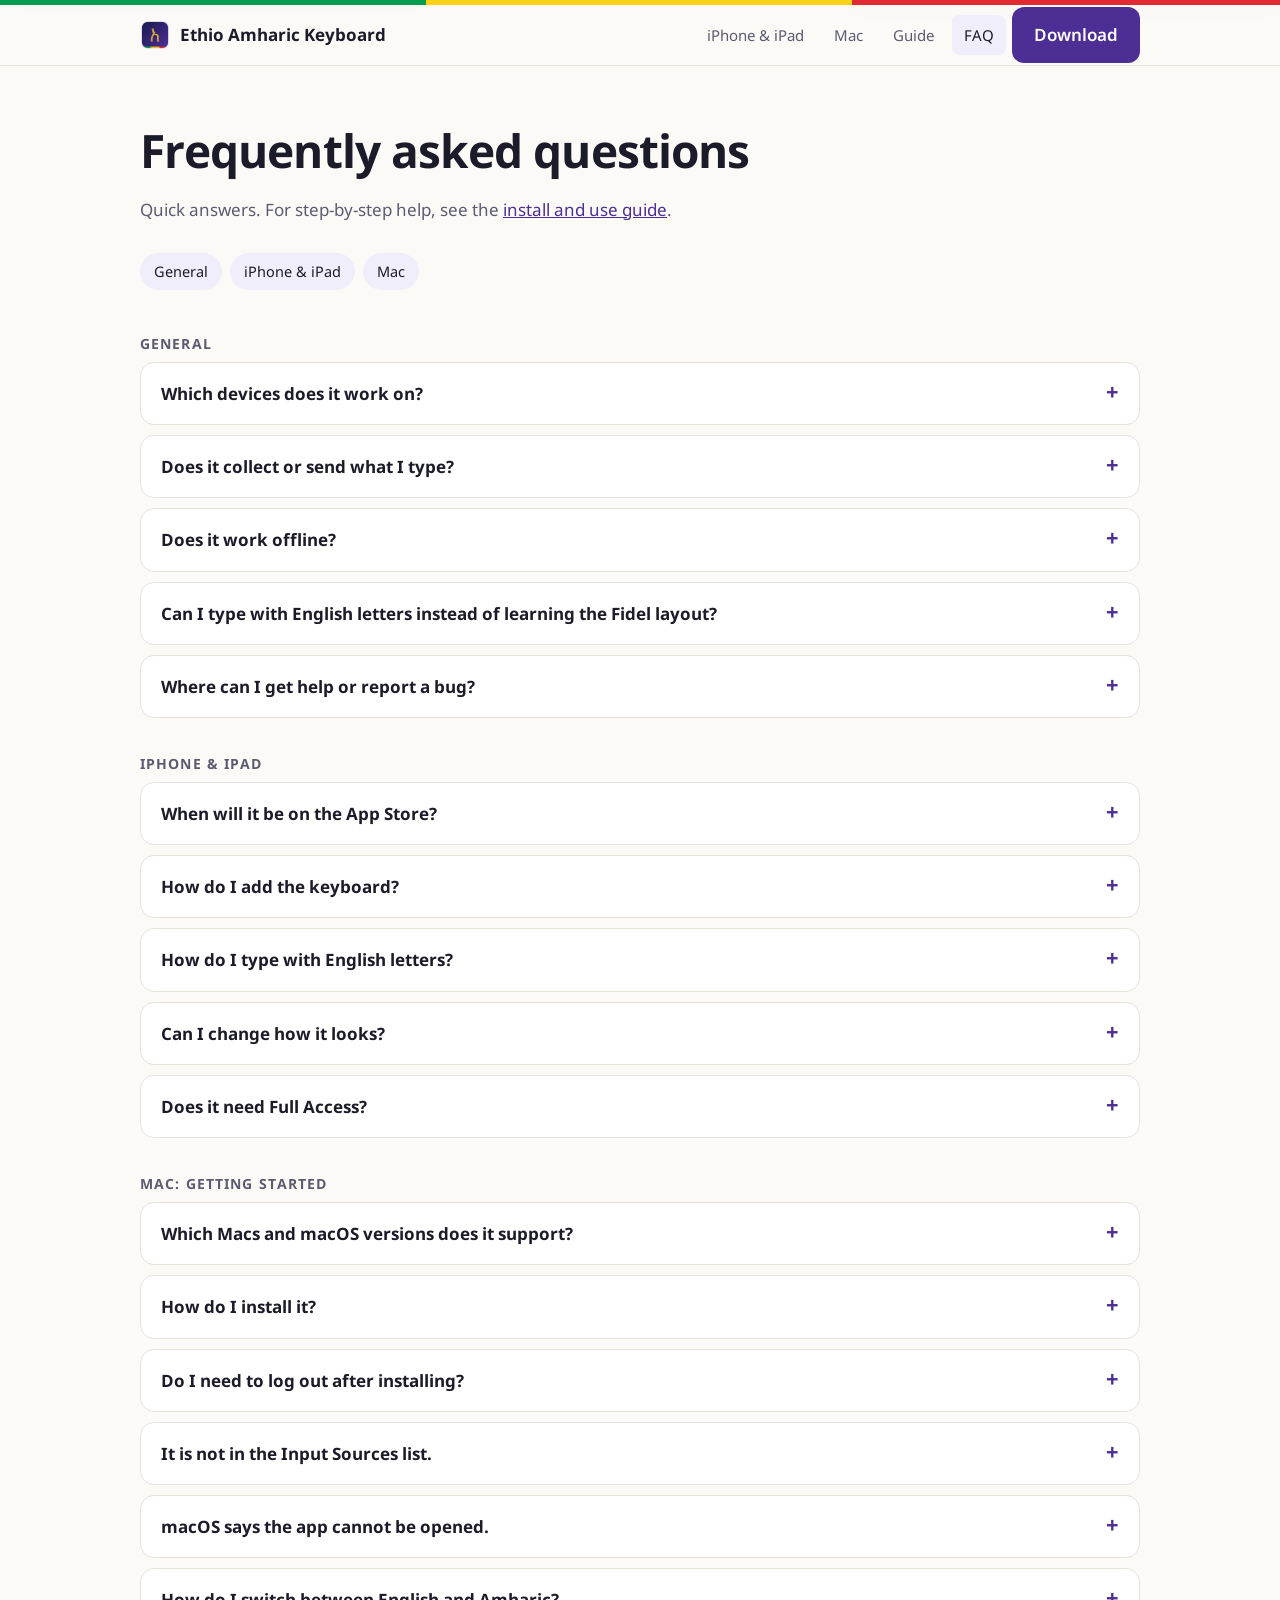
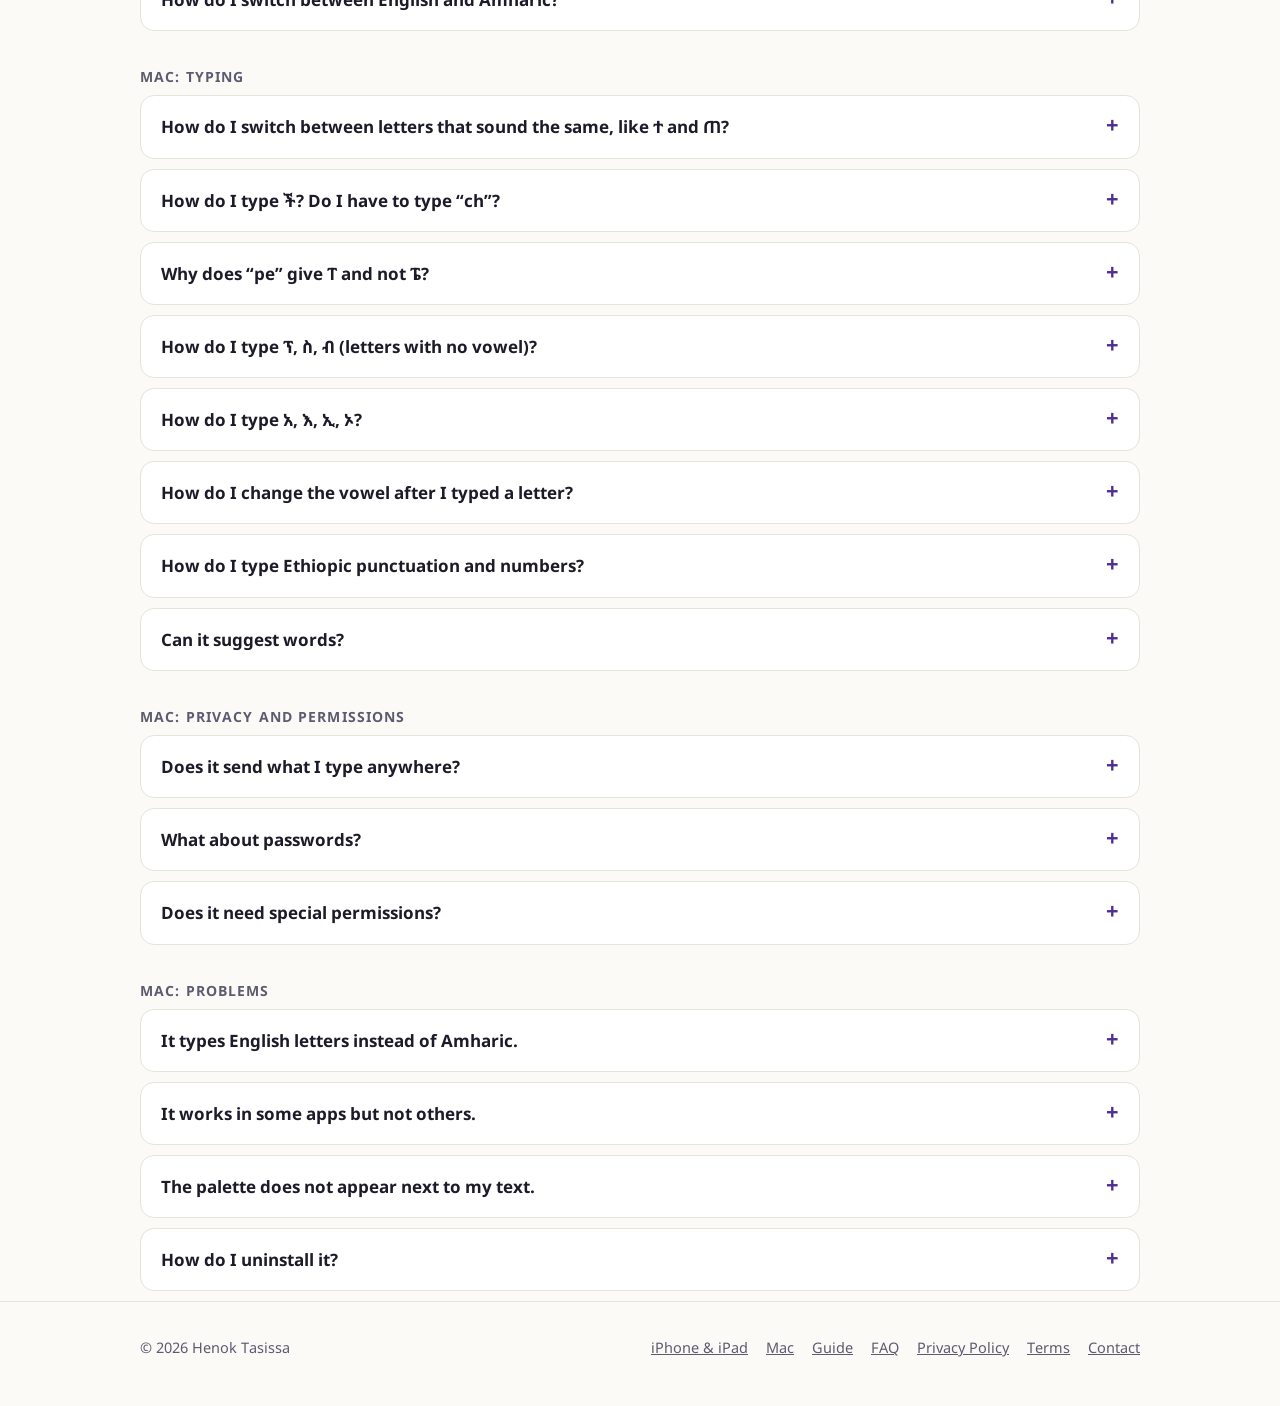
==== faq.html @ ee316833 "Launch site for Ethio Amharic Keyboard (iPhone, iPad and Mac) Home, iPhone/iPad and Mac pages, combi" ====
<!doctype html>
<html lang="en">
<head>
  <meta charset="utf-8">
  <meta name="viewport" content="width=device-width, initial-scale=1">
  <title>FAQ – Ethio Amharic Keyboard</title>
  <meta name="description" content="Answers about Ethio Amharic Keyboard for iPhone, iPad and Mac: installing, typing, Tab to switch similar letters, privacy and troubleshooting.">
  <meta property="og:title" content="Ethio Amharic Keyboard – type Amharic on iPhone, iPad and Mac">
  <meta property="og:description" content="Type Amharic with the full Fidel layout or with English letters. Private and offline. For iPhone, iPad and Mac.">
  <meta property="og:image" content="/img/mac-1-type.jpg">
  <meta name="theme-color" content="#1f1c55">
  <link rel="icon" href="/favicon.png">
  <link rel="preconnect" href="https://fonts.googleapis.com"><link rel="preconnect" href="https://fonts.gstatic.com" crossorigin>
  <link rel="stylesheet" href="https://fonts.googleapis.com/css2?family=Noto+Sans+Ethiopic:wght@400;600;700&display=swap">
  <link rel="stylesheet" href="/style.css">
</head>
<body>
  <div class="stripe"></div>
  <header class="nav"><div class="wrap">
    <a class="brand" href="/"><img src="/icon.png" alt="">Ethio Amharic Keyboard</a>
    <nav>
      <a href="/iphone">iPhone &amp; iPad</a><a href="/mac">Mac</a><a href="/guide">Guide</a><a href="/faq" aria-current="page">FAQ</a>
      <a class="btn" href="/mac#download">Download</a>
    </nav>
  </div></header>

  
  <main class="wrap">
    <div class="page-head">
      <h1>Frequently asked questions</h1>
      <p class="sub">Quick answers. For step-by-step help, see the <a href="/guide">install and use guide</a>.</p>
      <div class="toc"><a href="#general">General</a><a href="#iphone">iPhone &amp; iPad</a><a href="#mac">Mac</a></div>
    </div>
    <h2 class="faq-group" id="general">General</h2>
      <details><summary>Which devices does it work on?</summary><div class="a"><p>iPhone and iPad (coming soon to the App Store) and Mac (available now, macOS 13 or later, Apple silicon and Intel).</p></div></details>
      <details><summary>Does it collect or send what I type?</summary><div class="a"><p>No. Nothing you type is stored, logged or sent anywhere, on any device. There is no tracking, no ads and no account. Read the <a href="https://henok-tasissa.github.io/ethio-keyboard-legal/privacy-policy.html">Privacy Policy</a>.</p></div></details>
      <details><summary>Does it work offline?</summary><div class="a"><p>Yes. The dictionaries are bundled inside the apps. The Mac keyboard never connects to the internet, and the iPhone keyboard does not ask for Full Access.</p></div></details>
      <details><summary>Can I type with English letters instead of learning the Fidel layout?</summary><div class="a"><p>Yes. Type <code>selam</code> and get ሰላም. On iPhone and iPad tap the EN key twice for phonetic mode; on Mac it is the default.</p></div></details>
      <details><summary>Where can I get help or report a bug?</summary><div class="a"><p>Email <a href="mailto:henoktasissa@gmail.com">henoktasissa@gmail.com</a> with your device, OS version and the app you were typing in.</p></div></details>
    <h2 class="faq-group" id="iphone">iPhone &amp; iPad</h2>
      <details><summary>When will it be on the App Store?</summary><div class="a"><p>Soon. <a href="mailto:henoktasissa@gmail.com?subject=Notify%20me%20when%20Ethio%20Amharic%20Keyboard%20is%20on%20the%20App%20Store">Email us</a> and we will tell you the day it is live.</p></div></details>
      <details><summary>How do I add the keyboard?</summary><div class="a"><p>Settings → General → Keyboard → Keyboards → Add New Keyboard → <strong>Ethio Keyboard</strong>. Then tap and hold the globe key in any text field and choose it. Full Access is not needed.</p></div></details>
      <details><summary>How do I type with English letters?</summary><div class="a"><p>Tap the <strong>EN</strong> key twice to reach phonetic mode. Type <code>selam</code>, then press space for ሰላም. Tap a suggestion to pick a different spelling.</p></div></details>
      <details><summary>Can I change how it looks?</summary><div class="a"><p>Yes: nine colour themes, three key sizes, key-press preview and key click (which follows your Sounds &amp; Haptics settings).</p></div></details>
      <details><summary>Does it need Full Access?</summary><div class="a"><p>No. Without Full Access iOS does not allow the keyboard to use the network at all, so your typing cannot leave your device.</p></div></details>
<h2 class="faq-group" id="mac">Mac: getting started</h2>
      <details><summary>Which Macs and macOS versions does it support?</summary><div class="a"><p>macOS 13 (Ventura) or later, on both Apple silicon and Intel Macs.</p></div></details>
      <details><summary>How do I install it?</summary><div class="a"><p>Open the downloaded disk image, drag <strong>Ethio Amharic for Mac</strong> to Applications, open it and press <strong>Install</strong>. Then add it in <strong>System Settings → Keyboard → Input Sources → Edit → + → Amharic → Ethio Amharic Keyboard</strong> and pick it in the menu bar. The <a href="/guide">guide</a> has every step.</p></div></details>
      <details><summary>Do I need to log out after installing?</summary><div class="a"><p>Usually not. Add the keyboard in System Settings, pick it from the menu bar and type. The exception is an <strong>update</strong>: apps that were open during an update keep an old connection and type English until you restart them. Logging out and back in once fixes every app at once. It is also the fallback if the keyboard is not in the list.</p></div></details>
      <details><summary>It is not in the Input Sources list.</summary><div class="a"><p>Make sure you pressed <strong>Install</strong> in the app, then look under <strong>Amharic</strong> after clicking <strong>Edit… → +</strong>. If it is still missing, log out and back in once and look again.</p></div></details>
      <details><summary>macOS says the app cannot be opened.</summary><div class="a"><p>The app is signed and notarized by Apple, so this is unusual. Right-click the app, choose <strong>Open</strong>, then <strong>Open</strong> again. If you still have trouble, email us.</p></div></details>
      <details><summary>How do I switch between English and Amharic?</summary><div class="a"><p>Two ways. Use the input menu in the menu bar (or <span class="keycap">Control</span> + <span class="keycap">Space</span> / the Globe key) to switch keyboards. Or press <span class="keycap">Control</span> + <span class="keycap">Option</span> + <span class="keycap">Space</span> to type English without leaving Ethio Amharic Keyboard; a short label shows <strong>ABC</strong> or <strong>አማ</strong>.</p></div></details>
    <h2 class="faq-group">Mac: typing</h2>
      <details><summary>How do I switch between letters that sound the same, like ተ and ጠ?</summary><div class="a"><p>Press <span class="keycap">Tab</span> while the letter is underlined. It moves to the next same-sounding letter (<code>t</code>: ተ → ጠ, <code>s</code>: ሰ → ሠ, <code>h</code>: ሀ → ሐ → ኀ, <code>p</code>: ፐ → ጰ, and more). <span class="keycap">Shift</span> + <span class="keycap">Tab</span> goes back. It changes the last letter you typed.</p><p>See the <a href="/guide#tab">full list</a>.</p></div></details>
      <details><summary>How do I type ች? Do I have to type “ch”?</summary><div class="a"><p>No. Type <code>c</code> to get ክ, then press <span class="keycap">Tab</span> to get ች (and Tab again for ጭ). Typing <code>ch</code> gives ቸ and Tab changes it to ጨ.</p></div></details>
      <details><summary>Why does “pe” give ፐ and not ፔ?</summary><div class="a"><p>In this keyboard <code>e</code> is the <strong>1st</strong> form, like <code>se</code> for ሰ. The 5th form is <code>ie</code>: type <code>pie</code> to get ፔ, or type <code>pe</code> and press <span class="keycap">5</span>. The palette shows the key to type under every form.</p></div></details>
      <details><summary>How do I type ፕ, ስ, ብ (letters with no vowel)?</summary><div class="a"><p>Type just the consonant: <code>p</code> gives ፕ, <code>s</code> gives ስ, <code>b</code> gives ብ. This is the 6th form. The palette labels it <strong>none</strong>.</p></div></details>
      <details><summary>How do I type አ, እ, ኢ, ኦ?</summary><div class="a"><p>Type the vowel on its own: <code>a</code> አ, <code>u</code> ኡ, <code>i</code> ኢ, <code>e</code> እ, <code>o</code> ኦ. Press <span class="keycap">Tab</span> for the alternative letters (አ → ዐ). ኣ and ኤ can be clicked in the palette.</p></div></details>
      <details><summary>How do I change the vowel after I typed a letter?</summary><div class="a"><p>While the letter is underlined, press <span class="keycap">1</span> to <span class="keycap">7</span> (or <span class="keycap">8</span> for the “wa” form), or click a form in the palette. For example, type <code>s</code> then press <span class="keycap">4</span> to get ሳ.</p></div></details>
      <details><summary>How do I type Ethiopic punctuation and numbers?</summary><div class="a"><p>Type <code>. , ; : ?</code> for ። ፣ ፤ ፥ ፧ while writing Amharic. Hold <span class="keycap">Option</span> and press 1–9 for ፩–፱, Shift for the tens. <span class="keycap">Option</span> + <span class="keycap">Space</span> opens a picker with all the symbols.</p></div></details>
      <details><summary>Can it suggest words?</summary><div class="a"><p>Yes. A built-in dictionary suggests words in the palette as you type. By default what you typed stays selected; pick a suggestion with the arrow keys and Space, or <span class="keycap">Option</span> + <span class="keycap">1–5</span>. You can make Space take the top suggestion in the settings.</p></div></details>
    <h2 class="faq-group">Mac: privacy and permissions</h2>
      <details><summary>Does it send what I type anywhere?</summary><div class="a"><p>No. It never connects to the internet. What you type is converted on your Mac and handed to the app you are typing in. It is not stored or logged. Read the <a href="https://henok-tasissa.github.io/ethio-keyboard-legal/privacy-policy.html">Privacy Policy</a>.</p></div></details>
      <details><summary>What about passwords?</summary><div class="a"><p>When macOS marks a field as secure, such as a password box, the keyboard does not touch your keystrokes at all.</p></div></details>
      <details><summary>Does it need special permissions?</summary><div class="a"><p>No. It does not need Accessibility, Input Monitoring or Full Disk Access.</p></div></details>
    <h2 class="faq-group">Mac: problems</h2>
      <details><summary>It types English letters instead of Amharic.</summary><div class="a"><p>Check that <strong>Ethio Amharic Keyboard</strong> is selected in the menu bar. If it is and you just installed or updated, restart that app, or log out and back in once. Also make sure English typing is off: press <span class="keycap">Control</span> + <span class="keycap">Option</span> + <span class="keycap">Space</span> and look for the <strong>አማ</strong> label.</p></div></details>
      <details><summary>It works in some apps but not others.</summary><div class="a"><p>That is the “old connection” issue: apps that were open during an install or update need a restart, or log out and back in once. Apps you open afterwards work straight away.</p></div></details>
      <details><summary>The palette does not appear next to my text.</summary><div class="a"><p>Some apps do not report where the cursor is, so the palette stays where it was. Drag it where you like, or choose Reset palette position in the settings. <span class="keycap">Control</span> + <span class="keycap">Option</span> + <span class="keycap">P</span> shows or hides it.</p></div></details>
      <details><summary>How do I uninstall it?</summary><div class="a"><p>Open <strong>Ethio Amharic for Mac</strong> and press <strong>Uninstall…</strong>, then confirm. It removes the keyboard and its settings. If it still shows in the input menu, remove it under System Settings → Keyboard → Input Sources → Edit (select it and click −), then delete the app. See the <a href="/guide#uninstall">guide</a>.</p></div></details>
  </main>

  <footer><div class="wrap">
    <span>&copy; 2026 Henok Tasissa</span>
    <div class="right">
      <a href="/iphone">iPhone &amp; iPad</a><a href="/mac">Mac</a><a href="/guide">Guide</a><a href="/faq">FAQ</a>
      <a href="https://henok-tasissa.github.io/ethio-keyboard-legal/privacy-policy.html">Privacy Policy</a>
      <a href="https://henok-tasissa.github.io/ethio-keyboard-legal/terms-of-use.html">Terms</a>
      <a href="mailto:henoktasissa@gmail.com">Contact</a>
    </div>
  </div></footer>
</body>
</html>
---- style.css ----
:root {
  --bg: #fbfaf7; --surface: #ffffff; --ink: #1c1b29; --muted: #5d5b70; --line: #e6e3da;
  --indigo: #1f1c55; --purple: #4d2e94; --gold: #e9a820; --accent: #4d2e94; --accent-ink: #ffffff;
  --green: #009e4f; --yellow: #fcd116; --red: #e32a33; --chip: #f1eefb; --shadow: 0 10px 30px rgba(31, 28, 85, .10);
}
@media (prefers-color-scheme: dark) {
  :root {
    --bg: #12111d; --surface: #1b1a2b; --ink: #f1f0f8; --muted: #a9a7be; --line: #2b2a40;
    --accent: #b9a2ff; --accent-ink: #14122b; --chip: #26233f; --shadow: 0 10px 30px rgba(0, 0, 0, .35);
  }
}
* { box-sizing: border-box; }
html { scroll-behavior: smooth; }
body {
  margin: 0; background: var(--bg); color: var(--ink); line-height: 1.6;
  font: 17px/1.6 -apple-system, BlinkMacSystemFont, "Segoe UI", "Noto Sans Ethiopic", "Kefa", "Nyala", system-ui, sans-serif;
}
a { color: var(--accent); }
.wrap { max-width: 1040px; margin: 0 auto; padding: 0 20px; }
.stripe { height: 5px; background: linear-gradient(90deg, var(--green) 0 33.3%, var(--yellow) 33.3% 66.6%, var(--red) 66.6%); }

header.nav { position: sticky; top: 0; z-index: 5; background: color-mix(in srgb, var(--bg) 88%, transparent); backdrop-filter: blur(10px); border-bottom: 1px solid var(--line); }
header.nav .wrap { display: flex; align-items: center; gap: 22px; height: 60px; }
.brand { display: flex; align-items: center; gap: 10px; font-weight: 700; color: var(--ink); text-decoration: none; }
.brand img { width: 30px; height: 30px; border-radius: 7px; }
nav { margin-left: auto; display: flex; gap: 6px; align-items: center; }
nav a { color: var(--muted); text-decoration: none; padding: 8px 12px; border-radius: 8px; font-size: 15px; }
nav a:hover, nav a[aria-current] { color: var(--ink); background: var(--chip); }
nav a.btn { background: var(--accent); color: var(--accent-ink); font-weight: 600; }

.btn { display: inline-flex; align-items: center; gap: 8px; background: var(--accent); color: var(--accent-ink); padding: 14px 22px; border-radius: 12px; font-weight: 700; text-decoration: none; border: 0; font-size: 17px; }
.btn.secondary { background: transparent; color: var(--ink); border: 1px solid var(--line); }
.btn:hover { filter: brightness(1.08); }

.hero { padding: 72px 0 56px; background: radial-gradient(900px 340px at 75% -10%, color-mix(in srgb, var(--purple) 20%, transparent), transparent), radial-gradient(600px 300px at 0% 20%, color-mix(in srgb, var(--gold) 16%, transparent), transparent); }
.hero .wrap { display: grid; grid-template-columns: 1.1fr .9fr; gap: 40px; align-items: center; }
.hero h1 { font-size: clamp(36px, 5.4vw, 58px); line-height: 1.06; margin: 0 0 6px; letter-spacing: -.02em; }
.hero .am { font-size: 22px; color: var(--accent); font-weight: 700; margin: 0 0 16px; }
.hero p.lead { font-size: 20px; color: var(--muted); max-width: 30em; }
.cta { display: flex; flex-wrap: wrap; gap: 12px; margin: 26px 0 12px; }
.fine { color: var(--muted); font-size: 14px; }

.mock { background: var(--surface); border: 1px solid var(--line); border-radius: 18px; box-shadow: var(--shadow); padding: 18px; max-width: 420px; justify-self: end; width: 100%; }
.mock .typed { font-size: 15px; color: var(--muted); display: flex; justify-content: space-between; margin-bottom: 10px; }
.mock .typed b { color: var(--ink); font-size: 26px; font-weight: 600; }
.cells { display: grid; grid-template-columns: repeat(8, 1fr); gap: 5px; }
.cell { background: var(--chip); border-radius: 9px; text-align: center; padding: 8px 0 5px; }
.cell .g { font-size: 22px; line-height: 1.2; display: block; }
.cell .k { font-size: 10.5px; color: var(--muted); display: block; }
.cell.on { background: var(--accent); color: var(--accent-ink); }
.cell.on .k { color: inherit; opacity: .85; }
.sugg { display: flex; gap: 6px; margin-top: 12px; flex-wrap: wrap; }
.sugg span { background: var(--chip); padding: 4px 11px; border-radius: 999px; font-size: 15px; }
.sugg span:first-child { background: var(--accent); color: var(--accent-ink); }

section { padding: 64px 0; }
section.alt { background: var(--surface); border-block: 1px solid var(--line); }
h2 { font-size: clamp(26px, 3.4vw, 36px); line-height: 1.15; margin: 0 0 12px; letter-spacing: -.01em; }
h3 { margin: 0 0 6px; font-size: 19px; }
.sub { color: var(--muted); max-width: 40em; margin: 0 0 30px; }
.grid3 { display: grid; grid-template-columns: repeat(3, 1fr); gap: 16px; }
.grid2 { display: grid; grid-template-columns: repeat(2, 1fr); gap: 16px; }
.card { background: var(--surface); border: 1px solid var(--line); border-radius: 16px; padding: 22px; }
section.alt .card { background: var(--bg); }
.card p { margin: 0; color: var(--muted); }
.icon { font-size: 26px; margin-bottom: 8px; display: block; }

.tab-spot { display: grid; grid-template-columns: 1fr 1fr; gap: 36px; align-items: center; }
.keycap { display: inline-block; min-width: 2.2em; text-align: center; padding: 3px 10px; border-radius: 7px; border: 1px solid var(--line); border-bottom-width: 3px; background: var(--surface); font: 600 .9em ui-monospace, "SF Mono", Menlo, monospace; color: var(--ink); }
.pairs { display: grid; grid-template-columns: repeat(2, 1fr); gap: 10px; }
.pair { background: var(--bg); border: 1px solid var(--line); border-radius: 12px; padding: 12px 14px; display: flex; align-items: center; gap: 10px; }
.pair .t { font-family: ui-monospace, Menlo, monospace; color: var(--muted); min-width: 2.2em; font-size: 14px; }
.pair .l { font-size: 24px; letter-spacing: .05em; }
.pair .arrow { color: var(--accent); font-size: 14px; }
.demo { background: var(--surface); border: 1px solid var(--line); border-radius: 16px; padding: 20px; margin-top: 18px; }
.demo .row { display: flex; align-items: center; gap: 10px; flex-wrap: wrap; font-size: 15px; color: var(--muted); }
.demo .big { font-size: 30px; color: var(--ink); font-weight: 600; }

.steps { counter-reset: s; display: grid; gap: 14px; }
.step { display: grid; grid-template-columns: 44px 1fr; gap: 16px; background: var(--surface); border: 1px solid var(--line); border-radius: 16px; padding: 20px; }
section.alt .step { background: var(--bg); }
.step::before { counter-increment: s; content: counter(s); width: 44px; height: 44px; border-radius: 50%; background: var(--accent); color: var(--accent-ink); display: grid; place-items: center; font-weight: 800; font-size: 19px; }
.step h3 { margin-top: 2px; }
.step p, .step ul, .step ol { margin: 6px 0 0; color: var(--muted); }
.step li { margin: 3px 0; }
.step strong, .card strong { color: var(--ink); }
.note { background: color-mix(in srgb, var(--gold) 16%, var(--surface)); border: 1px solid color-mix(in srgb, var(--gold) 45%, var(--line)); border-radius: 12px; padding: 14px 16px; margin: 18px 0; }
.note p { margin: 0; color: var(--ink); }

table { width: 100%; border-collapse: collapse; background: var(--surface); border: 1px solid var(--line); border-radius: 14px; overflow: hidden; font-size: 16px; }
th, td { text-align: left; padding: 11px 14px; border-bottom: 1px solid var(--line); vertical-align: top; }
th { background: var(--chip); font-size: 13px; text-transform: uppercase; letter-spacing: .05em; color: var(--muted); }
tr:last-child td { border-bottom: 0; }
td.mono, code { font-family: ui-monospace, "SF Mono", Menlo, monospace; font-size: .92em; }
code { background: var(--chip); padding: 1px 6px; border-radius: 5px; }

.page-head { padding: 48px 0 8px; }
.page-head h1 { font-size: clamp(32px, 4.5vw, 46px); margin: 0 0 8px; letter-spacing: -.02em; }
.toc { display: flex; gap: 8px; flex-wrap: wrap; margin: 18px 0 0; }
.toc a { background: var(--chip); color: var(--ink); text-decoration: none; padding: 7px 14px; border-radius: 999px; font-size: 14.5px; }

details { background: var(--surface); border: 1px solid var(--line); border-radius: 14px; padding: 0 20px; margin: 10px 0; }
details[open] { box-shadow: var(--shadow); }
summary { cursor: pointer; font-weight: 700; padding: 17px 0; list-style: none; display: flex; justify-content: space-between; gap: 14px; }
summary::-webkit-details-marker { display: none; }
summary::after { content: "+"; color: var(--accent); font-size: 22px; line-height: 1; }
details[open] summary::after { content: "–"; }
details .a { padding: 0 0 18px; color: var(--muted); }
details .a p { margin: 0 0 10px; }
.faq-group { margin: 38px 0 6px; font-size: 14px; letter-spacing: .08em; text-transform: uppercase; color: var(--muted); }

.download { text-align: center; }
.download .btn { font-size: 19px; padding: 17px 30px; }
footer { padding: 34px 0 46px; color: var(--muted); font-size: 14.5px; border-top: 1px solid var(--line); }
footer .wrap { display: flex; flex-wrap: wrap; gap: 14px 26px; align-items: center; }
footer .right { margin-left: auto; display: flex; gap: 18px; flex-wrap: wrap; }
footer a { color: var(--muted); }

@media (max-width: 860px) {
  .hero .wrap, .tab-spot, .grid3, .grid2 { grid-template-columns: 1fr; }
  .mock { justify-self: start; }
  nav a:not(.btn) { display: none; }
  .pairs { grid-template-columns: 1fr; }
  footer .right { margin-left: 0; }
}

/* ---- launch site additions ---- */
.badge { display: inline-block; font-size: 12px; font-weight: 800; letter-spacing: .06em; text-transform: uppercase; padding: 4px 10px; border-radius: 999px; background: color-mix(in srgb, var(--gold) 28%, var(--surface)); color: var(--ink); border: 1px solid color-mix(in srgb, var(--gold) 55%, var(--line)); }
.badge.live { background: color-mix(in srgb, var(--green) 20%, var(--surface)); border-color: color-mix(in srgb, var(--green) 50%, var(--line)); }
.btn.disabled { opacity: .55; pointer-events: none; }
.platforms { display: grid; grid-template-columns: repeat(2, 1fr); gap: 18px; }
.platform { background: var(--surface); border: 1px solid var(--line); border-radius: 20px; padding: 26px; display: flex; flex-direction: column; gap: 10px; box-shadow: var(--shadow); }
.platform h3 { font-size: 24px; margin: 4px 0 0; }
.platform p { margin: 0; color: var(--muted); }
.platform .cta { margin: 10px 0 0; }
.platform .meta { font-size: 14px; color: var(--muted); }
.shots { display: flex; gap: 16px; overflow-x: auto; padding: 6px 2px 22px; scroll-snap-type: x mandatory; -webkit-overflow-scrolling: touch; }
.shots figure { margin: 0; flex: 0 0 auto; scroll-snap-align: start; }
.shots img { display: block; height: 520px; width: auto; border-radius: 22px; border: 1px solid var(--line); box-shadow: var(--shadow); background: var(--surface); }
.shots.wide img { height: auto; width: min(640px, 82vw); border-radius: 16px; }
.shots figcaption { font-size: 14px; color: var(--muted); margin-top: 8px; max-width: 30em; }
.gallery { display: grid; grid-template-columns: repeat(2, 1fr); gap: 18px; }
.gallery img { width: 100%; height: auto; display: block; border-radius: 16px; border: 1px solid var(--line); box-shadow: var(--shadow); }
.gallery figure { margin: 0; }
.gallery figcaption { font-size: 14px; color: var(--muted); margin-top: 8px; }
.hero-shots { position: relative; justify-self: end; width: 100%; max-width: 480px; }
.hero-shots .mac { width: 100%; border-radius: 16px; border: 1px solid var(--line); box-shadow: var(--shadow); display: block; }
.hero-shots .phone { position: absolute; width: 36%; left: -8%; bottom: -34px; border-radius: 20px; border: 1px solid var(--line); box-shadow: var(--shadow); }
.hero-center { text-align: center; padding: 72px 0 24px; }
.hero-center h1 { font-size: clamp(36px, 5.6vw, 62px); line-height: 1.05; margin: 0 0 8px; letter-spacing: -.02em; }
.hero-center p.lead { font-size: 20px; color: var(--muted); max-width: 34em; margin: 12px auto 0; }
.tabs { display: inline-flex; background: var(--chip); border-radius: 12px; padding: 4px; gap: 4px; margin: 6px 0 18px; }
.tabs a { padding: 8px 16px; border-radius: 9px; text-decoration: none; color: var(--ink); font-weight: 600; font-size: 15px; }
.tabs a:hover { background: var(--surface); }
@media (max-width: 860px) { .platforms, .gallery { grid-template-columns: 1fr; } .hero-shots { justify-self: start; } .shots img { height: 440px; } }
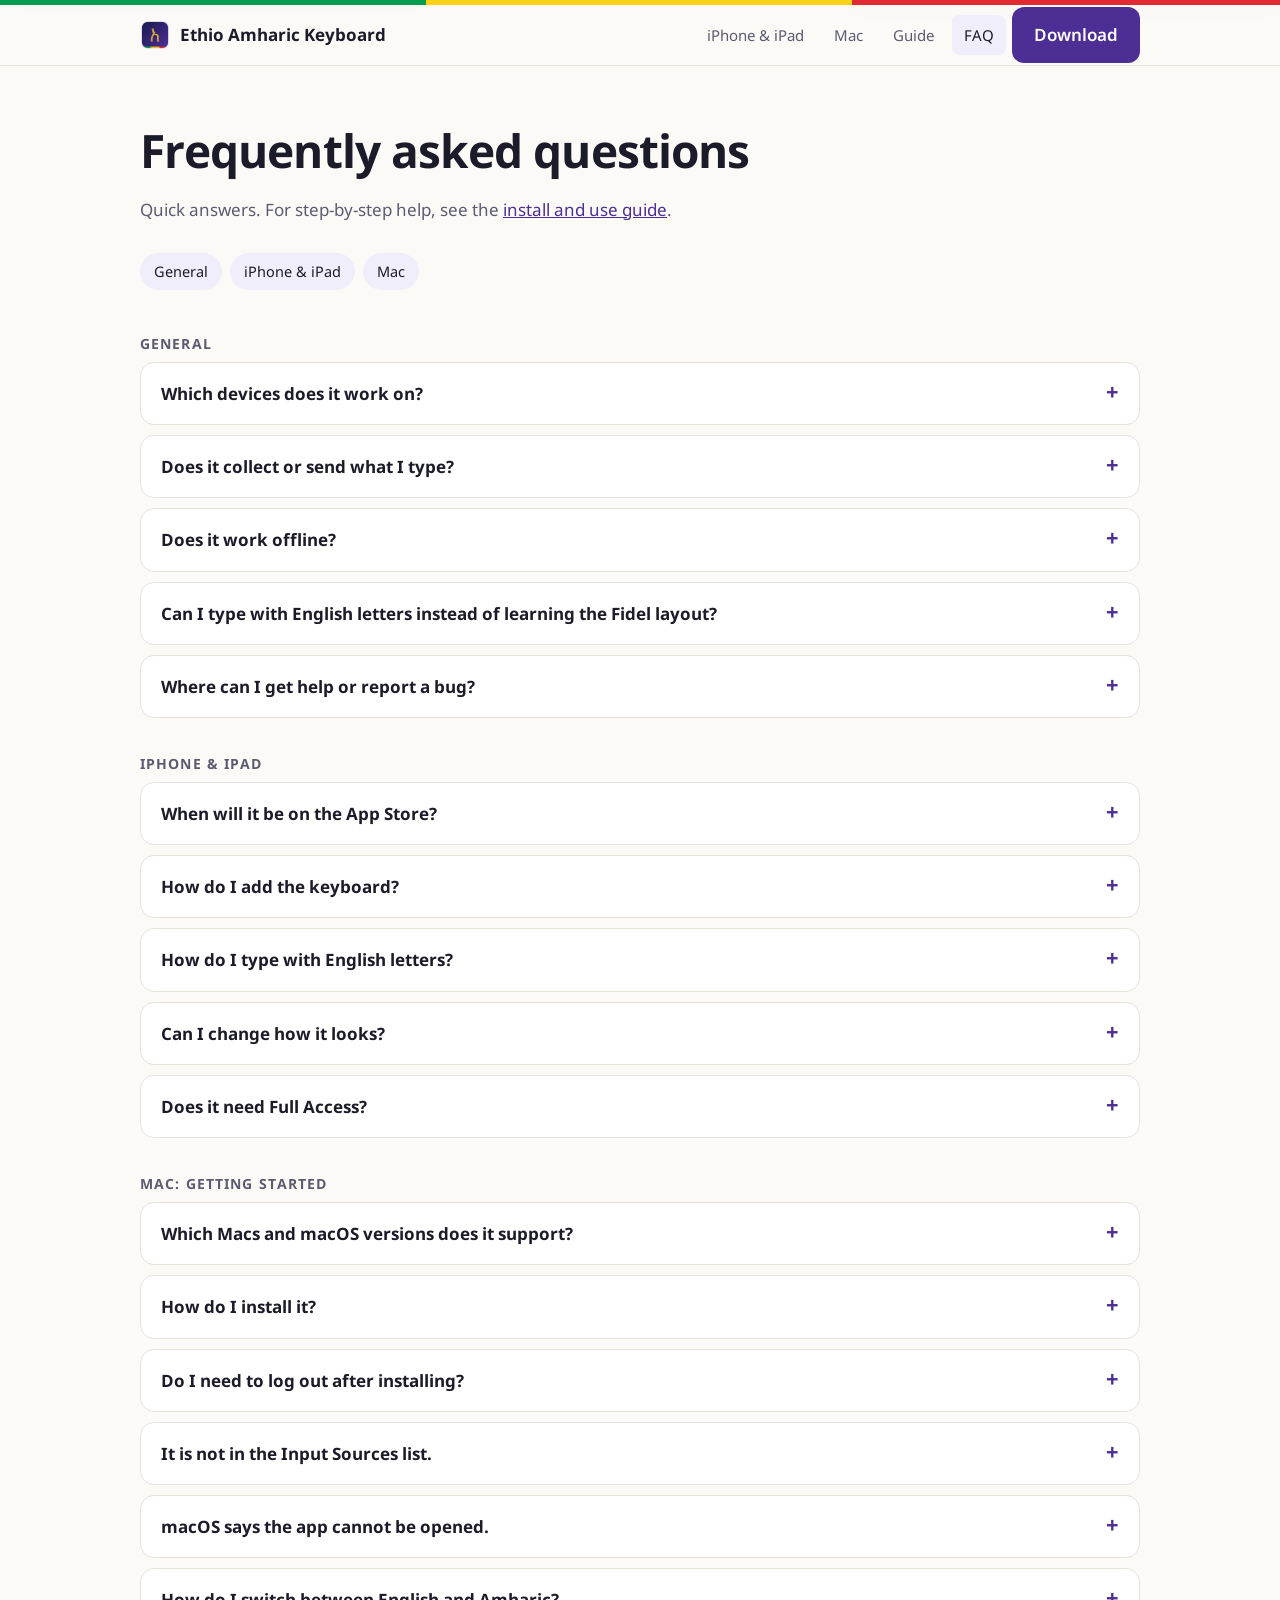
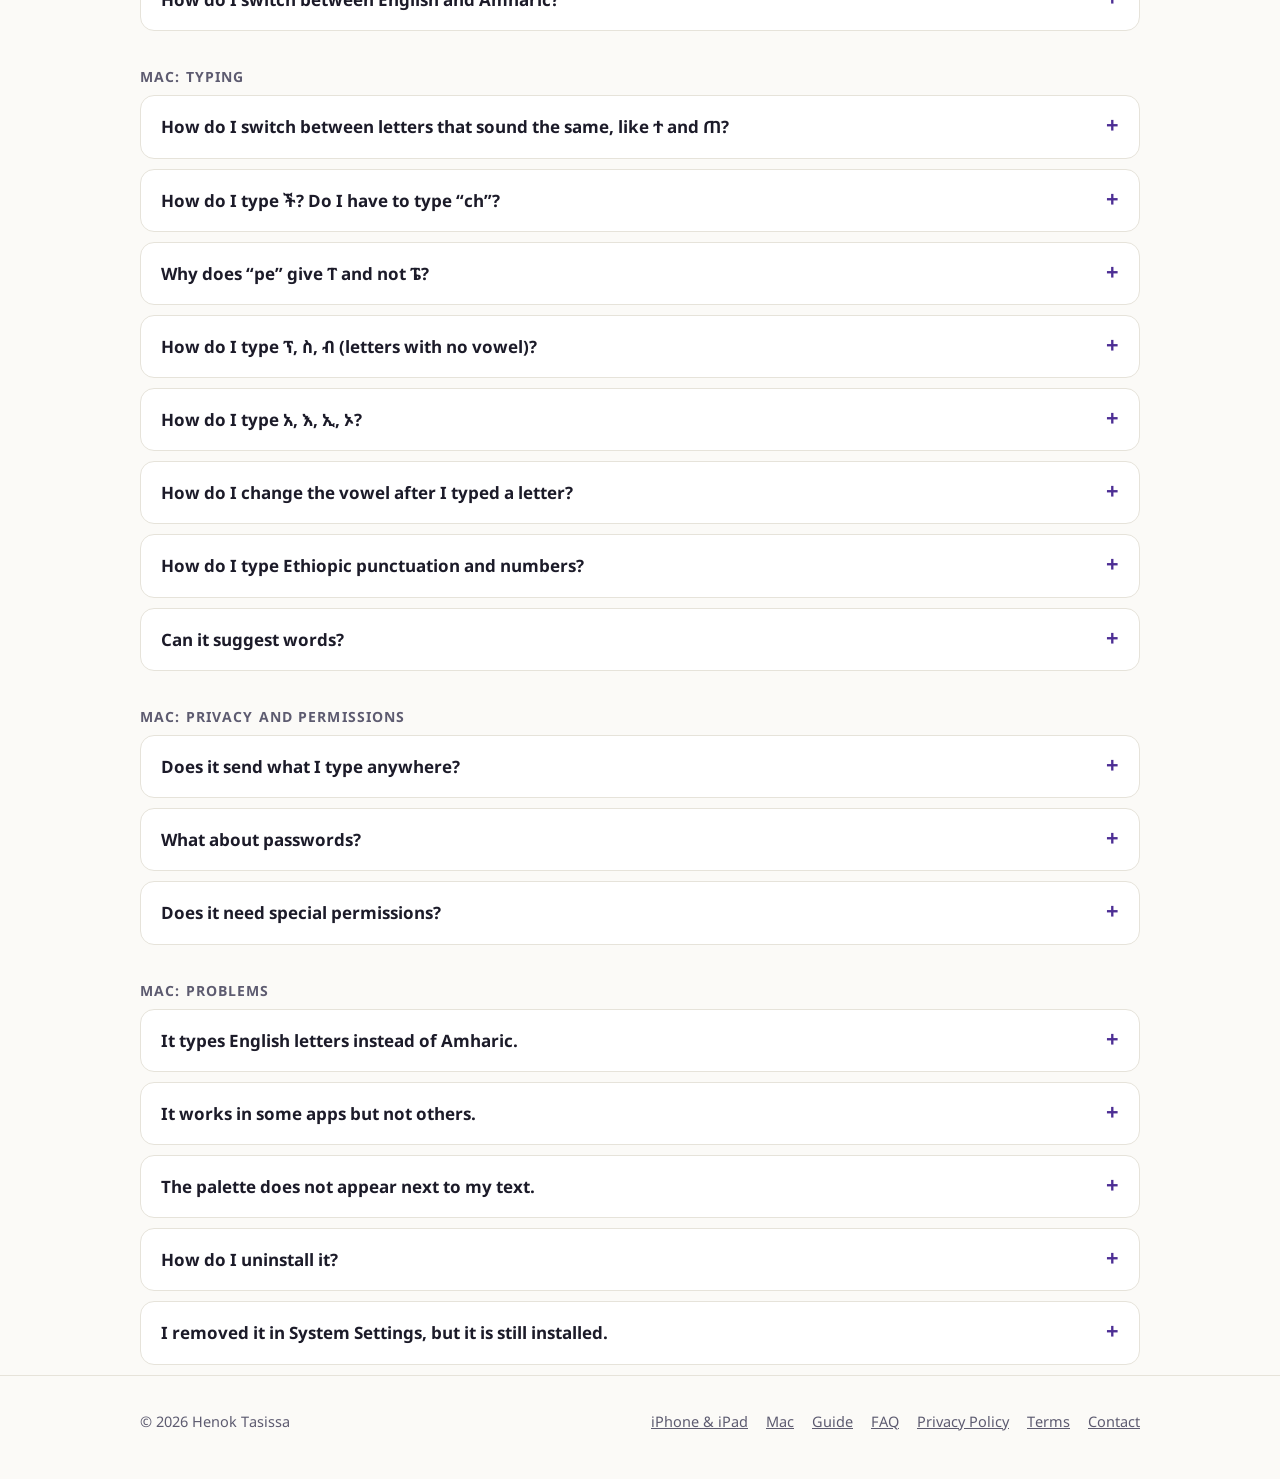
==== commit 1d958289: "Guide and FAQ: fuller uninstall steps, and that removing in System Settings does not delete the app " ====
--- a/faq.html
+++ b/faq.html
@@ -67,7 +67,8 @@
       <details><summary>It types English letters instead of Amharic.</summary><div class="a"><p>Check that <strong>Ethio Amharic Keyboard</strong> is selected in the menu bar. If it is and you just installed or updated, restart that app, or log out and back in once. Also make sure English typing is off: press <span class="keycap">Control</span> + <span class="keycap">Option</span> + <span class="keycap">Space</span> and look for the <strong>አማ</strong> label.</p></div></details>
       <details><summary>It works in some apps but not others.</summary><div class="a"><p>That is the “old connection” issue: apps that were open during an install or update need a restart, or log out and back in once. Apps you open afterwards work straight away.</p></div></details>
       <details><summary>The palette does not appear next to my text.</summary><div class="a"><p>Some apps do not report where the cursor is, so the palette stays where it was. Drag it where you like, or choose Reset palette position in the settings. <span class="keycap">Control</span> + <span class="keycap">Option</span> + <span class="keycap">P</span> shows or hides it.</p></div></details>
-      <details><summary>How do I uninstall it?</summary><div class="a"><p>Open <strong>Ethio Amharic for Mac</strong> and press <strong>Uninstall…</strong>, then confirm. It removes the keyboard and its settings. If it still shows in the input menu, remove it under System Settings → Keyboard → Input Sources → Edit (select it and click −), then delete the app. See the <a href="/guide#uninstall">guide</a>.</p></div></details>
+      <details><summary>How do I uninstall it?</summary><div class="a"><p>Open <strong>Ethio Amharic for Mac</strong>, press <strong>Uninstall…</strong> and confirm. It removes the keyboard and its settings. If it still shows in the input menu, open <strong>System Settings → Keyboard → Input Sources → Edit</strong>, select it and click <strong>−</strong>, then delete the app. See the <a href="/guide#uninstall">guide</a>.</p></div></details>
+      <details><summary>I removed it in System Settings, but it is still installed.</summary><div class="a"><p>That is expected. The <strong>−</strong> button in Input Sources only removes the keyboard from your list; it does not delete it, and you can add it back with <strong>+</strong>. To remove it completely, open <strong>Ethio Amharic for Mac</strong> and press <strong>Uninstall…</strong>. If you no longer have that app, move <strong>Ethio Amharic.app</strong> out of <code>~/Library/Input Methods</code> (Finder → Go → Go to Folder…) to the Trash.</p></div></details>
   </main>
 
   <footer><div class="wrap">
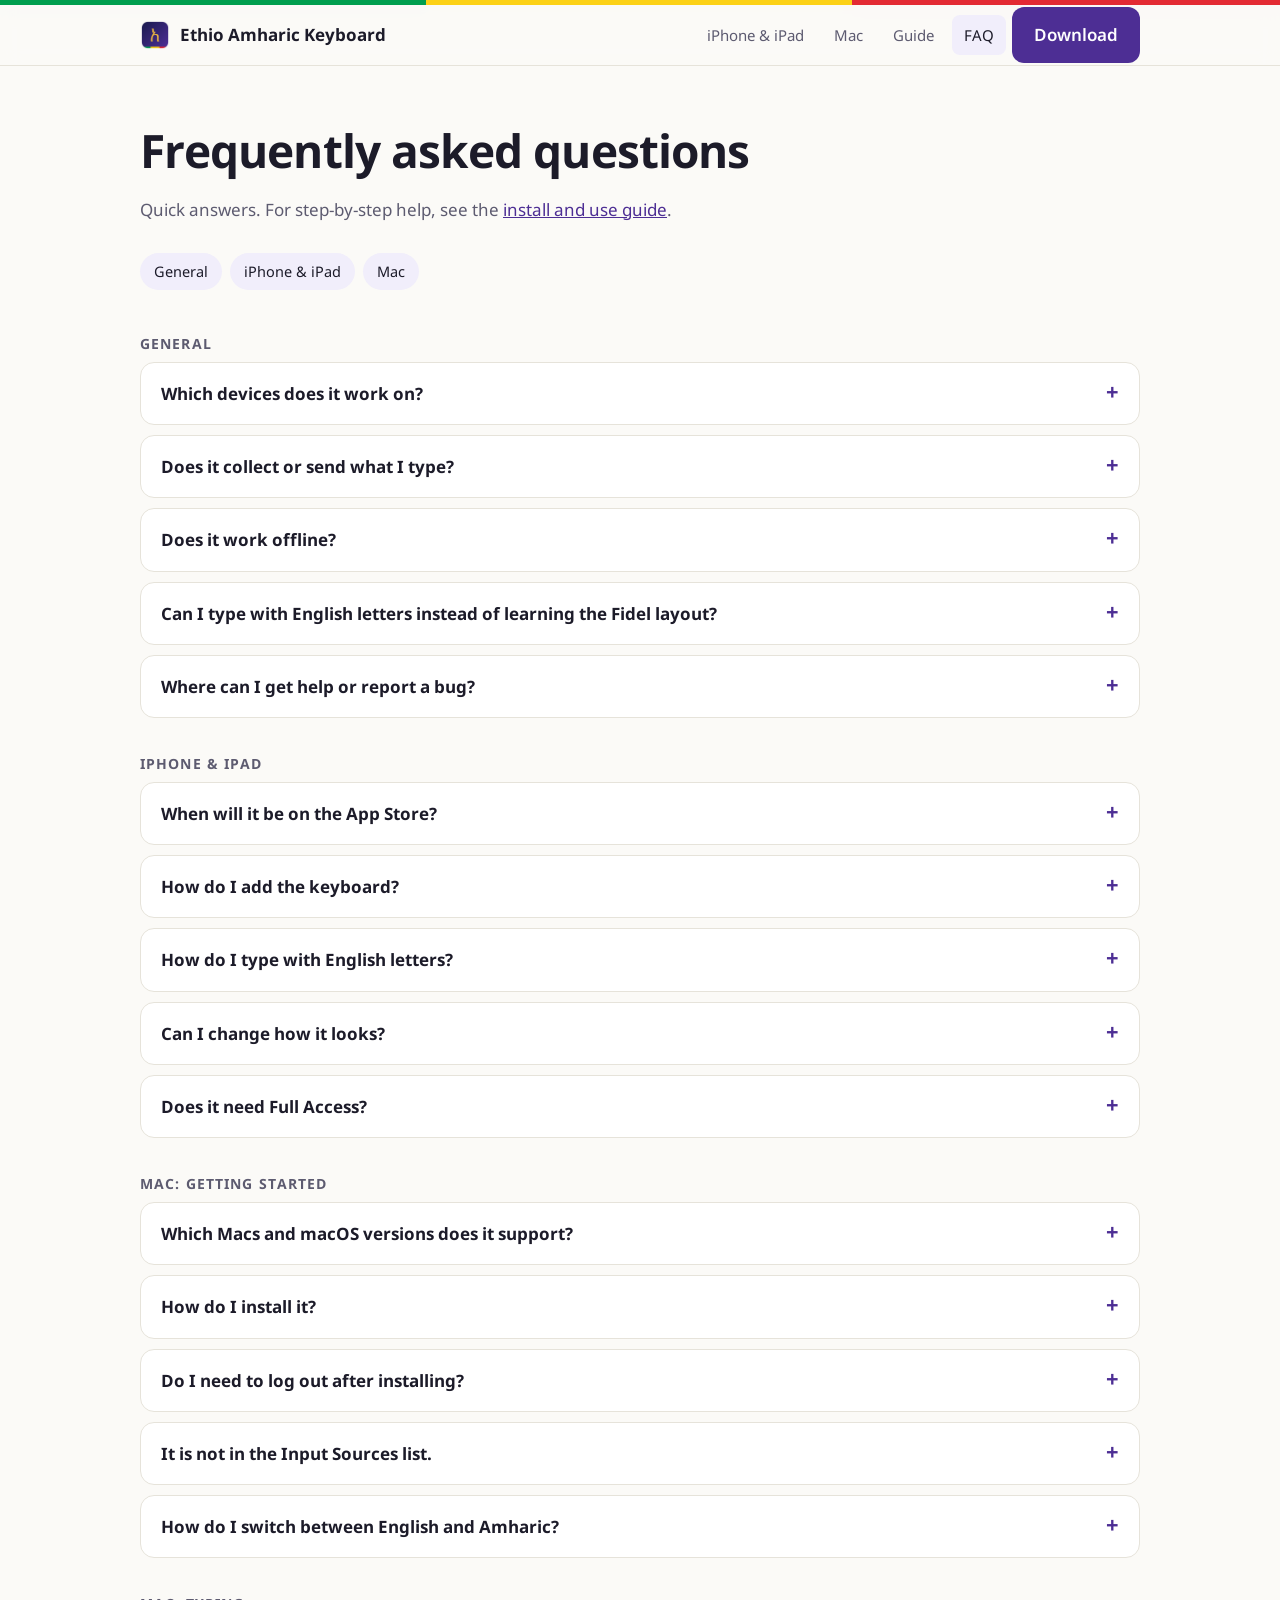
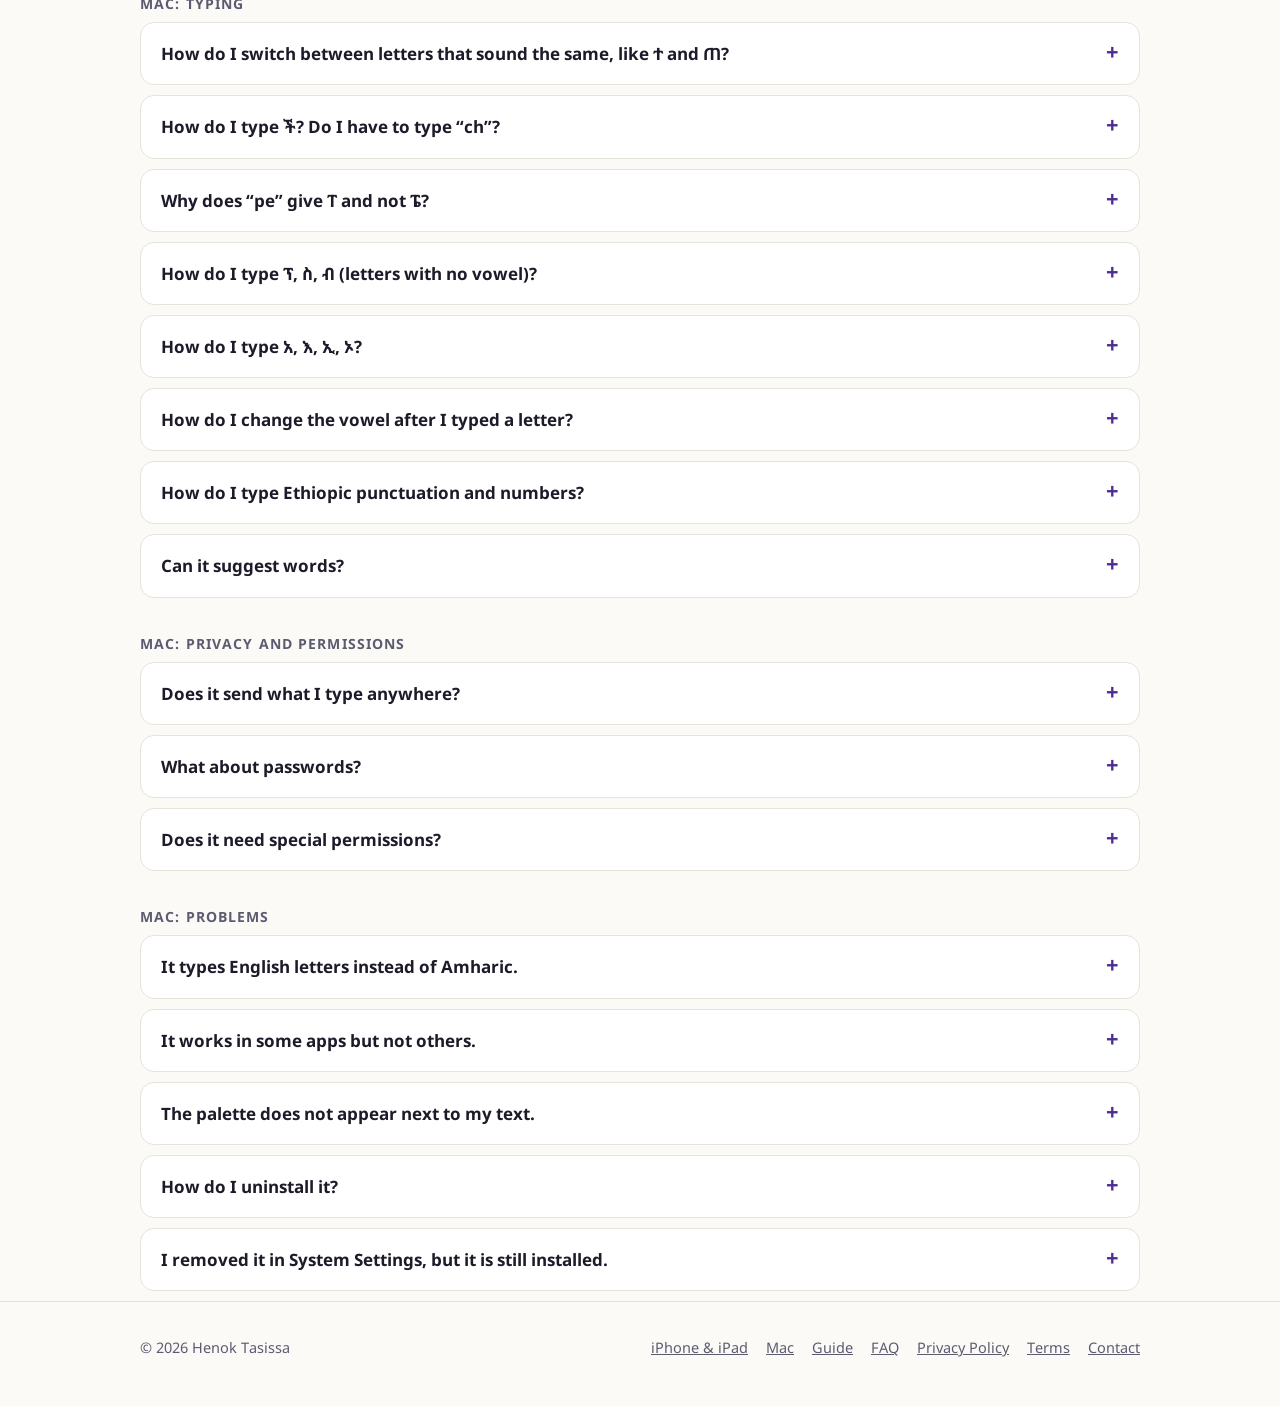
==== commit e4f9d3f7: "Replace the "cannot be opened / right-click" advice with a short first-launch note Co-Authored-By: C" ====
--- a/faq.html
+++ b/faq.html
@@ -45,10 +45,9 @@
       <details><summary>Does it need Full Access?</summary><div class="a"><p>No. Without Full Access iOS does not allow the keyboard to use the network at all, so your typing cannot leave your device.</p></div></details>
 <h2 class="faq-group" id="mac">Mac: getting started</h2>
       <details><summary>Which Macs and macOS versions does it support?</summary><div class="a"><p>macOS 13 (Ventura) or later, on both Apple silicon and Intel Macs.</p></div></details>
-      <details><summary>How do I install it?</summary><div class="a"><p>Open the downloaded disk image, drag <strong>Ethio Amharic for Mac</strong> to Applications, open it and press <strong>Install</strong>. Then add it in <strong>System Settings → Keyboard → Input Sources → Edit → + → Amharic → Ethio Amharic Keyboard</strong> and pick it in the menu bar. The <a href="/guide">guide</a> has every step.</p></div></details>
+      <details><summary>How do I install it?</summary><div class="a"><p>Open the downloaded disk image, drag <strong>Ethio Amharic for Mac</strong> to Applications, open it and press <strong>Install</strong>. The first time you open it, macOS may ask you to confirm the app was downloaded from the internet: click <strong>Open</strong>. Then add it in <strong>System Settings → Keyboard → Input Sources → Edit → + → Amharic → Ethio Amharic Keyboard</strong> and pick it in the menu bar. The <a href="/guide">guide</a> has every step.</p></div></details>
       <details><summary>Do I need to log out after installing?</summary><div class="a"><p>Usually not. Add the keyboard in System Settings, pick it from the menu bar and type. The exception is an <strong>update</strong>: apps that were open during an update keep an old connection and type English until you restart them. Logging out and back in once fixes every app at once. It is also the fallback if the keyboard is not in the list.</p></div></details>
       <details><summary>It is not in the Input Sources list.</summary><div class="a"><p>Make sure you pressed <strong>Install</strong> in the app, then look under <strong>Amharic</strong> after clicking <strong>Edit… → +</strong>. If it is still missing, log out and back in once and look again.</p></div></details>
-      <details><summary>macOS says the app cannot be opened.</summary><div class="a"><p>The app is signed and notarized by Apple, so this is unusual. Right-click the app, choose <strong>Open</strong>, then <strong>Open</strong> again. If you still have trouble, email us.</p></div></details>
       <details><summary>How do I switch between English and Amharic?</summary><div class="a"><p>Two ways. Use the input menu in the menu bar (or <span class="keycap">Control</span> + <span class="keycap">Space</span> / the Globe key) to switch keyboards. Or press <span class="keycap">Control</span> + <span class="keycap">Option</span> + <span class="keycap">Space</span> to type English without leaving Ethio Amharic Keyboard; a short label shows <strong>ABC</strong> or <strong>አማ</strong>.</p></div></details>
     <h2 class="faq-group">Mac: typing</h2>
       <details><summary>How do I switch between letters that sound the same, like ተ and ጠ?</summary><div class="a"><p>Press <span class="keycap">Tab</span> while the letter is underlined. It moves to the next same-sounding letter (<code>t</code>: ተ → ጠ, <code>s</code>: ሰ → ሠ, <code>h</code>: ሀ → ሐ → ኀ, <code>p</code>: ፐ → ጰ, and more). <span class="keycap">Shift</span> + <span class="keycap">Tab</span> goes back. It changes the last letter you typed.</p><p>See the <a href="/guide#tab">full list</a>.</p></div></details>
